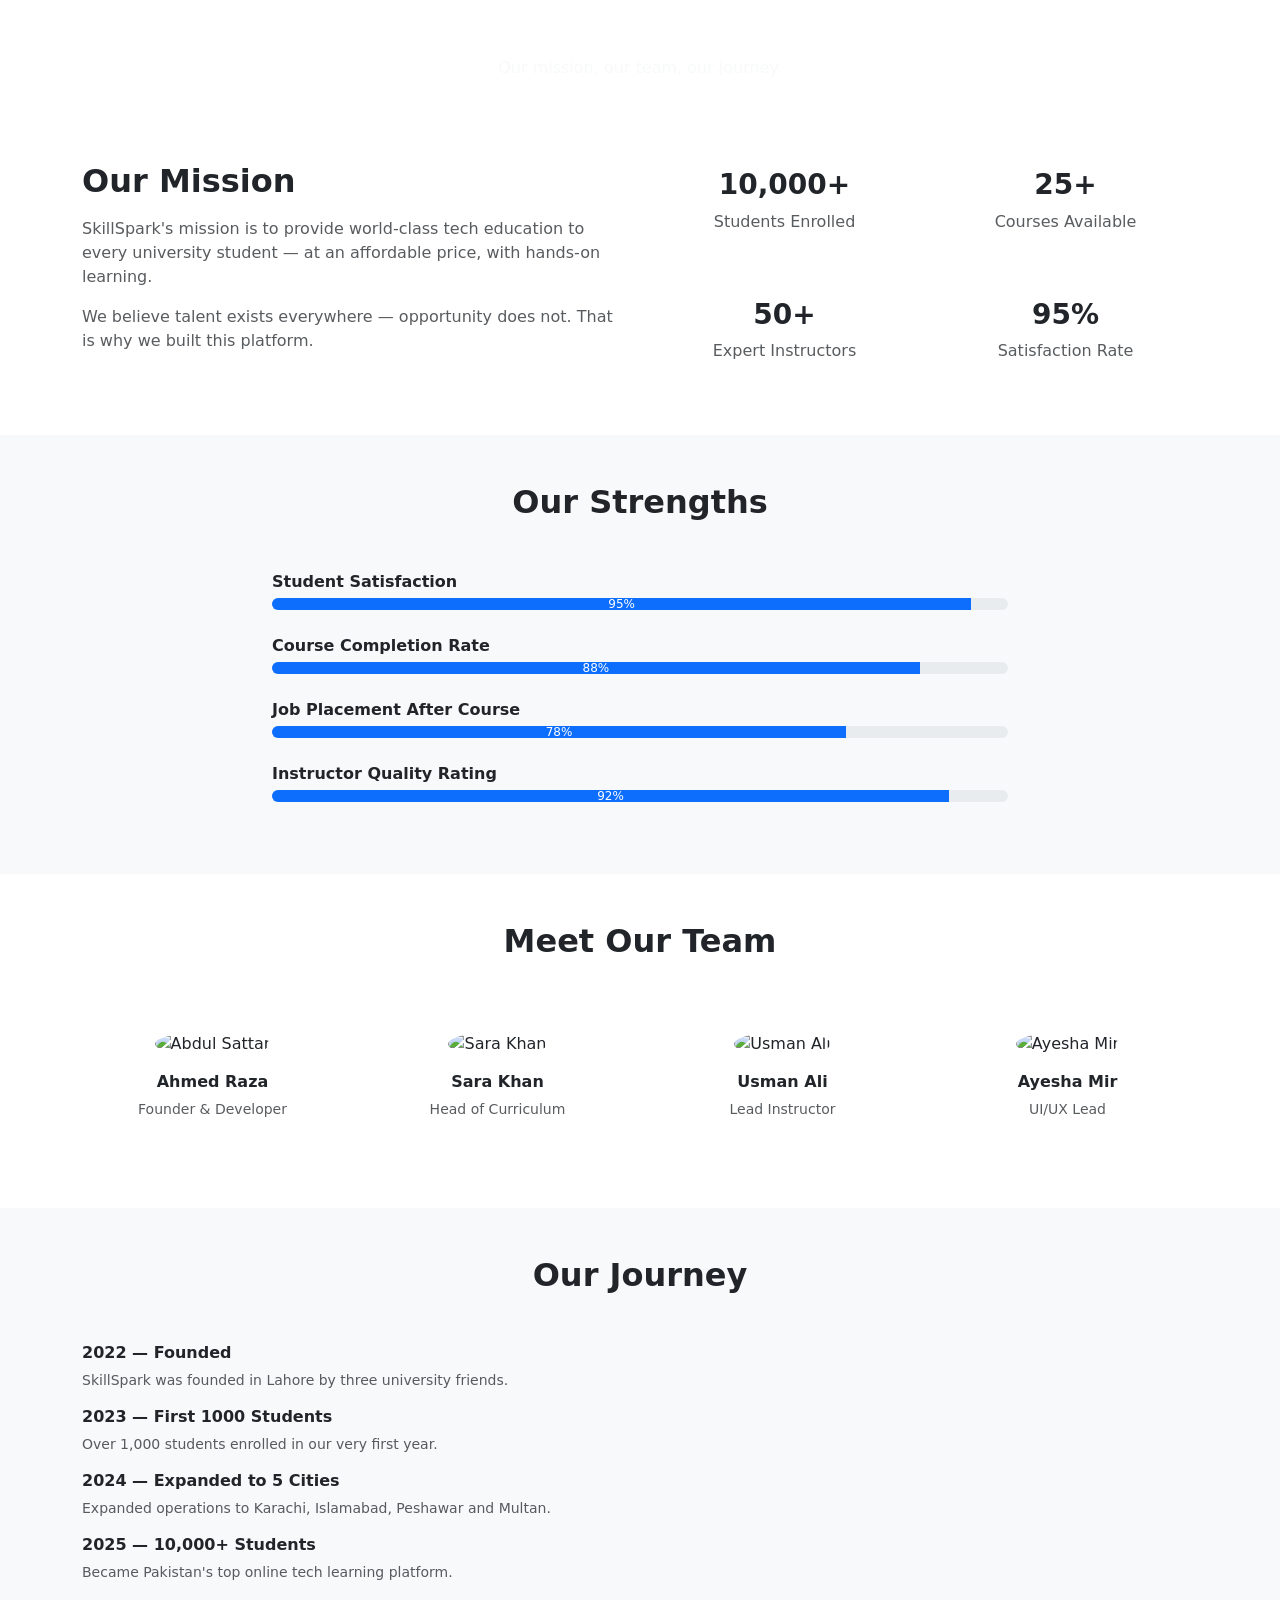
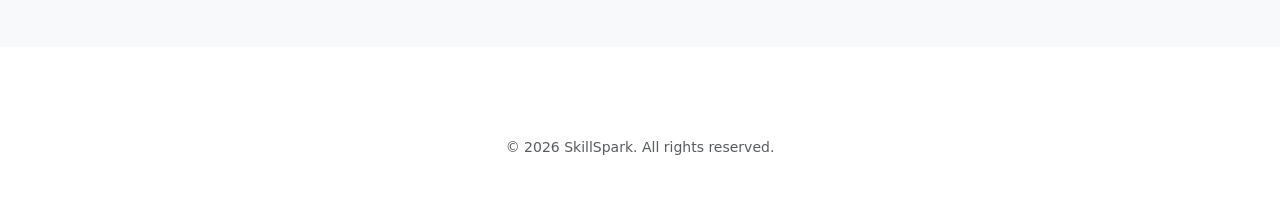
==== about.html @ 86ae90e6 "changes in about page" ====
<!DOCTYPE html>
<html lang="en">
<head>
  <meta charset="UTF-8" />
  <meta name="viewport" content="width=device-width, initial-scale=1.0"/>
  <title>About Us - SkillSpark</title>
  <link href="https://cdn.jsdelivr.net/npm/bootstrap@5.3.0/dist/css/bootstrap.min.css" rel="stylesheet"/>
  <link href="https://cdn.jsdelivr.net/npm/bootstrap-icons@1.10.5/font/bootstrap-icons.css" rel="stylesheet"/>
  <link rel="stylesheet" href="css/style.css"/>
</head>
<body>

  <!-- NAVBAR -->
  <nav class="navbar navbar-expand-lg navbar-dark fixed-top" id="mainNavbar">
    <div class="container">
      <a class="navbar-brand fw-bold fs-4" href="index.html">SkillSpark</a>
      <button class="navbar-toggler" type="button" data-bs-toggle="collapse" data-bs-target="#navMenu">
        <span class="navbar-toggler-icon"></span>
      </button>
      <div class="collapse navbar-collapse" id="navMenu">
        <ul class="navbar-nav ms-auto">
          <li class="nav-item"><a class="nav-link" href="index.html">Home</a></li>
          <li class="nav-item"><a class="nav-link" href="courses.html">Courses</a></li>
          <li class="nav-item"><a class="nav-link active" href="about.html">About</a></li>
          <li class="nav-item"><a class="nav-link" href="register.html">Register</a></li>
          <li class="nav-item"><a class="nav-link" href="contact.html">Contact</a></li>
          <li class="nav-item dropdown">
            <a class="nav-link dropdown-toggle" href="#" data-bs-toggle="dropdown">More</a>
            <ul class="dropdown-menu">
              <li><a class="dropdown-item" href="about.html">Our Team</a></li>
              <li><a class="dropdown-item" href="courses.html">All Courses</a></li>
            </ul>
          </li>
        </ul>
      </div>
    </div>
  </nav>

  <!-- PAGE HEADER -->
  <section class="page-header text-white text-center">
    <div class="container">
      <h1 class="fw-bold">About SkillSpark</h1>
      <p class="mt-2 text-light">Our mission, our team, our journey.</p>
    </div>
  </section>

  <!-- MISSION -->
  <section class="py-5">
    <div class="container">
      <div class="row align-items-center g-4">
        <div class="col-md-6">
          <h2 class="fw-bold mb-3">Our Mission</h2>
          <p class="text-muted">SkillSpark's mission is to provide world-class tech education to every university student — at an affordable price, with hands-on learning.</p>
          <p class="text-muted">We believe talent exists everywhere — opportunity does not. That is why we built this platform.</p>
        </div>
        <div class="col-md-6">
          <div class="row g-3 text-center">
            <div class="col-6">
              <div class="stat-box p-4 rounded">
                <h3 class="fw-bold" style="color: var(--primary);">10,000+</h3>
                <p class="mb-0 text-muted">Students Enrolled</p>
              </div>
            </div>
            <div class="col-6">
              <div class="stat-box p-4 rounded">
                <h3 class="fw-bold" style="color: var(--primary);">25+</h3>
                <p class="mb-0 text-muted">Courses Available</p>
              </div>
            </div>
            <div class="col-6">
              <div class="stat-box p-4 rounded">
                <h3 class="fw-bold" style="color: var(--primary);">50+</h3>
                <p class="mb-0 text-muted">Expert Instructors</p>
              </div>
            </div>
            <div class="col-6">
              <div class="stat-box p-4 rounded">
                <h3 class="fw-bold" style="color: var(--primary);">95%</h3>
                <p class="mb-0 text-muted">Satisfaction Rate</p>
              </div>
            </div>
          </div>
        </div>
      </div>
    </div>
  </section>

  <!-- PROGRESS BARS -->
  <section class="py-5 bg-light">
    <div class="container">
      <h2 class="fw-bold text-center mb-5">Our Strengths</h2>
      <div class="row justify-content-center">
        <div class="col-md-8">
          <p class="fw-semibold mb-1">Student Satisfaction</p>
          <div class="progress mb-4" style="height: 12px;">
            <div class="progress-bar progress-fill" style="width: 95%;">95%</div>
          </div>
          <p class="fw-semibold mb-1">Course Completion Rate</p>
          <div class="progress mb-4" style="height: 12px;">
            <div class="progress-bar progress-fill" style="width: 88%;">88%</div>
          </div>
          <p class="fw-semibold mb-1">Job Placement After Course</p>
          <div class="progress mb-4" style="height: 12px;">
            <div class="progress-bar progress-fill" style="width: 78%;">78%</div>
          </div>
          <p class="fw-semibold mb-1">Instructor Quality Rating</p>
          <div class="progress mb-4" style="height: 12px;">
            <div class="progress-bar progress-fill" style="width: 92%;">92%</div>
          </div>
        </div>
      </div>
    </div>
  </section>

  <!-- TEAM -->
  <section class="py-5">
    <div class="container">
      <h2 class="fw-bold text-center mb-5">Meet Our Team</h2>
      <div class="row g-4">
        <div class="col-sm-6 col-lg-3">
          <div class="team-card text-center p-4">
            <img src="https://ui-avatars.com/api/?name=Abdul+Sattar&background=734B1A&color=fff&size=100" class="rounded-circle mb-3" alt="Abdul Sattar"/>
            <h6 class="fw-bold">Ahmed Raza</h6>
            <p class="text-muted small">Founder & Developer</p>
          </div>
        </div>
        <div class="col-sm-6 col-lg-3">
          <div class="team-card text-center p-4">
            <img src="https://ui-avatars.com/api/?name=Sara+Khan&background=DBB12A&color=150E03&size=100" class="rounded-circle mb-3" alt="Sara Khan"/>
            <h6 class="fw-bold">Sara Khan</h6>
            <p class="text-muted small">Head of Curriculum</p>
          </div>
        </div>
        <div class="col-sm-6 col-lg-3">
          <div class="team-card text-center p-4">
            <img src="https://ui-avatars.com/api/?name=Usman+Ali&background=734B1A&color=fff&size=100" class="rounded-circle mb-3" alt="Usman Ali"/>
            <h6 class="fw-bold">Usman Ali</h6>
            <p class="text-muted small">Lead Instructor</p>
          </div>
        </div>
        <div class="col-sm-6 col-lg-3">
          <div class="team-card text-center p-4">
            <img src="https://ui-avatars.com/api/?name=Ayesha+Mir&background=DBB12A&color=150E03&size=100" class="rounded-circle mb-3" alt="Ayesha Mir"/>
            <h6 class="fw-bold">Ayesha Mir</h6>
            <p class="text-muted small">UI/UX Lead</p>
          </div>
        </div>
      </div>
    </div>
  </section>

  <!-- TIMELINE -->
  <section class="py-5 bg-light">
    <div class="container">
      <h2 class="fw-bold text-center mb-5">Our Journey</h2>
      <div class="timeline">
        <div class="timeline-item">
          <div class="timeline-dot"></div>
          <div class="timeline-content">
            <h6 class="fw-bold">2022 — Founded</h6>
            <p class="text-muted small">SkillSpark was founded in Lahore by three university friends.</p>
          </div>
        </div>
        <div class="timeline-item">
          <div class="timeline-dot"></div>
          <div class="timeline-content">
            <h6 class="fw-bold">2023 — First 1000 Students</h6>
            <p class="text-muted small">Over 1,000 students enrolled in our very first year.</p>
          </div>
        </div>
        <div class="timeline-item">
          <div class="timeline-dot"></div>
          <div class="timeline-content">
            <h6 class="fw-bold">2024 — Expanded to 5 Cities</h6>
            <p class="text-muted small">Expanded operations to Karachi, Islamabad, Peshawar and Multan.</p>
          </div>
        </div>
        <div class="timeline-item">
          <div class="timeline-dot"></div>
          <div class="timeline-content">
            <h6 class="fw-bold">2025 — 10,000+ Students</h6>
            <p class="text-muted small">Became Pakistan's top online tech learning platform.</p>
          </div>
        </div>
      </div>
    </div>
  </section>

  <!-- FOOTER -->
  <footer class="footer-section text-white py-4">
    <div class="container text-center">
      <p class="mb-1">SkillSpark — Learn. Build. Launch.</p>
      <a href="#" class="text-white me-3"><i class="bi bi-facebook fs-5"></i></a>
      <a href="#" class="text-white me-3"><i class="bi bi-instagram fs-5"></i></a>
      <a href="#" class="text-white me-3"><i class="bi bi-linkedin fs-5"></i></a>
      <a href="#" class="text-white"><i class="bi bi-github fs-5"></i></a>
      <p class="mt-2 text-muted small">© 2026 SkillSpark. All rights reserved.</p>
    </div>
  </footer>

  <script src="https://cdn.jsdelivr.net/npm/bootstrap@5.3.0/dist/js/bootstrap.bundle.min.js"></script>
</body>
</html>
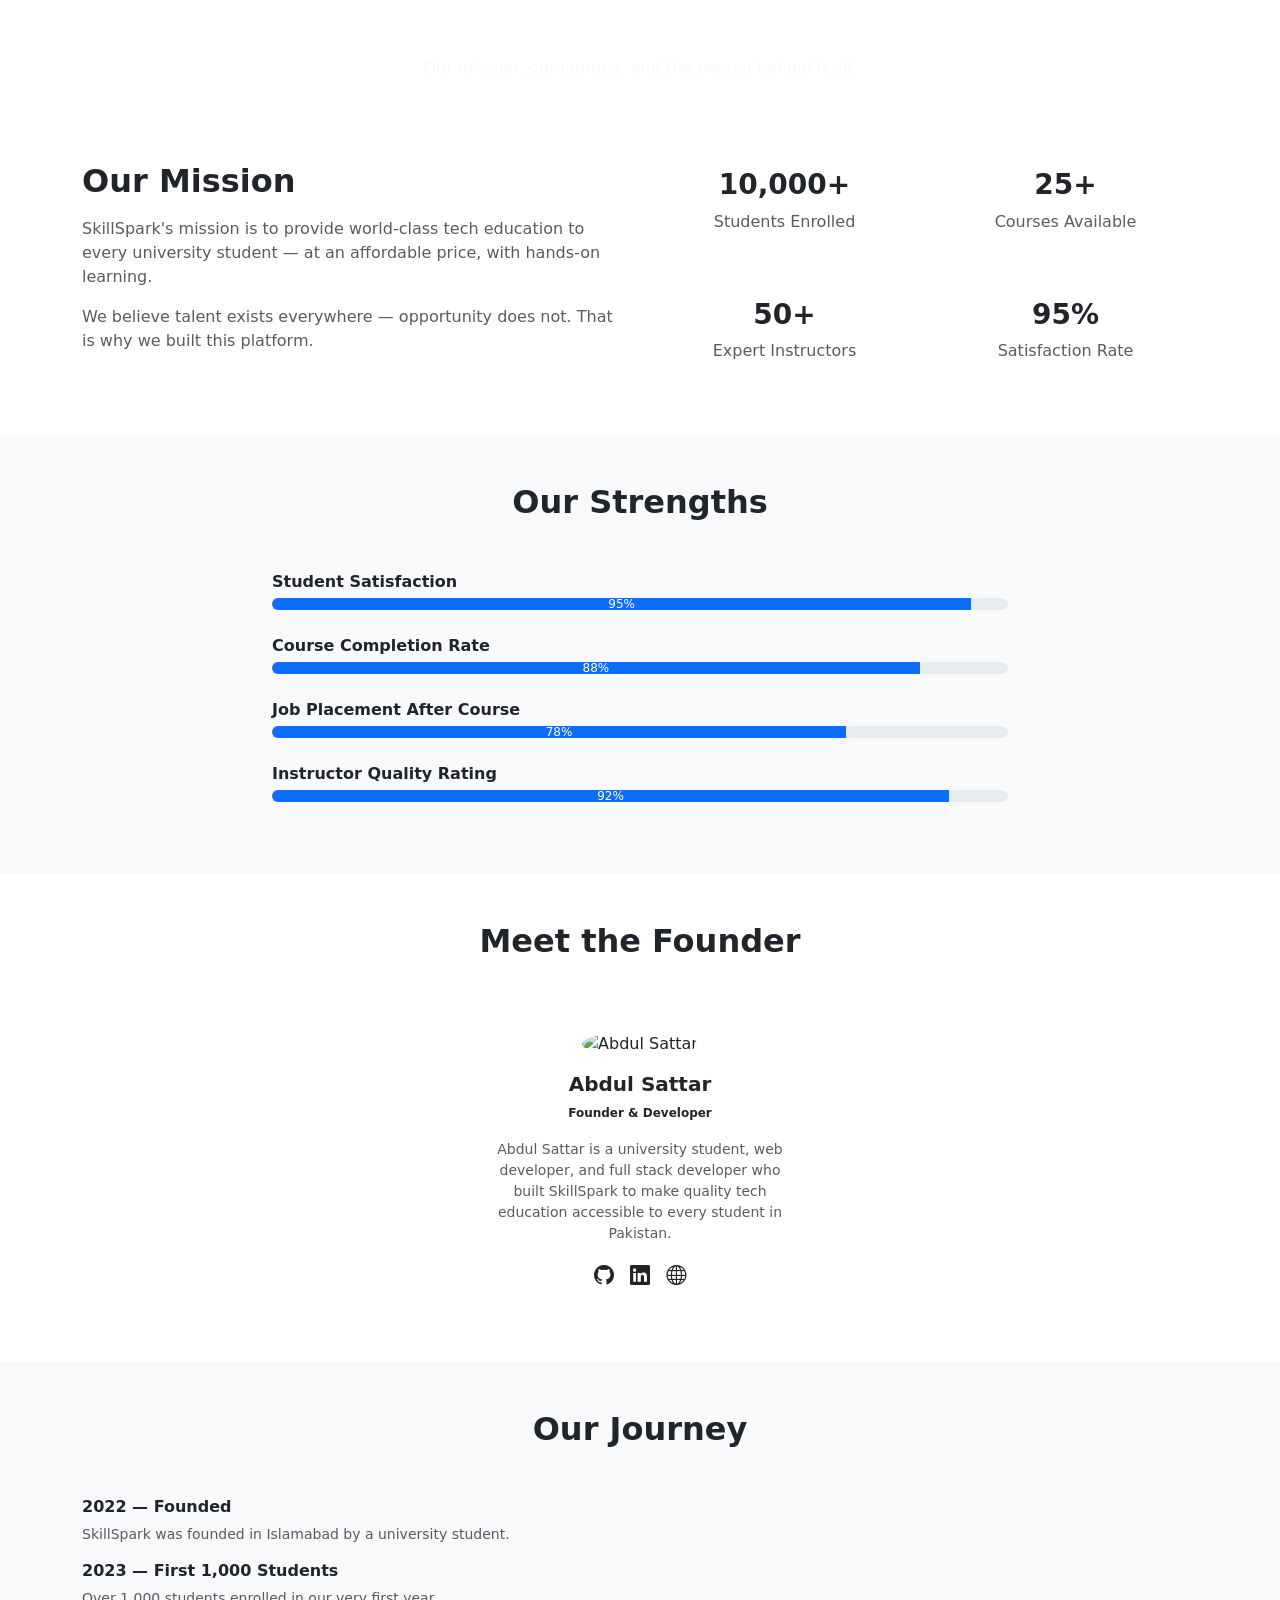
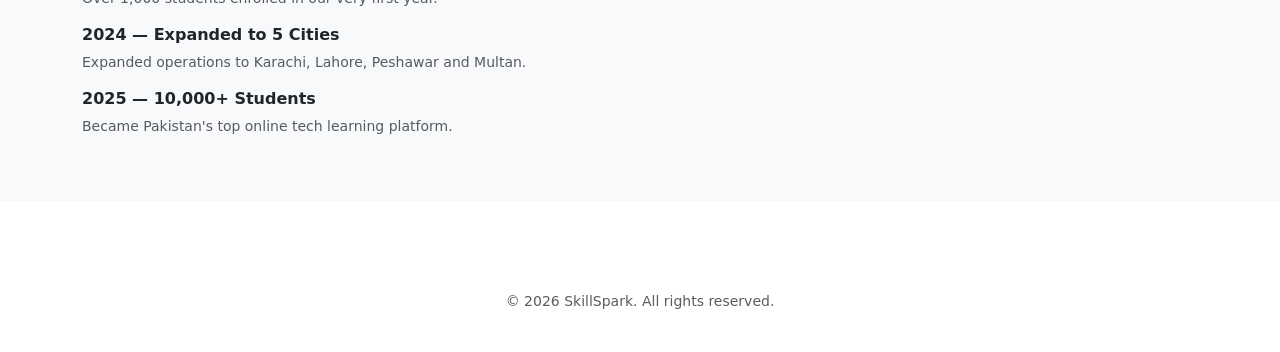
==== commit b2cd8b0c: "Update about page with solo founder Abdul Sattar" ====
--- a/about.html
+++ b/about.html
@@ -40,7 +40,7 @@
   <section class="page-header text-white text-center">
     <div class="container">
       <h1 class="fw-bold">About SkillSpark</h1>
-      <p class="mt-2 text-light">Our mission, our team, our journey.</p>
+      <p class="mt-2 text-light">Our mission, our journey, and the person behind it all.</p>
     </div>
   </section>
 
@@ -112,37 +112,23 @@
     </div>
   </section>
 
-  <!-- TEAM -->
+  <!-- FOUNDER SECTION -->
   <section class="py-5">
     <div class="container">
-      <h2 class="fw-bold text-center mb-5">Meet Our Team</h2>
-      <div class="row g-4">
-        <div class="col-sm-6 col-lg-3">
+      <h2 class="fw-bold text-center mb-5">Meet the Founder</h2>
+      <div class="row justify-content-center">
+        <div class="col-sm-10 col-md-6 col-lg-4">
           <div class="team-card text-center p-4">
-            <img src="https://ui-avatars.com/api/?name=Abdul+Sattar&background=734B1A&color=fff&size=100" class="rounded-circle mb-3" alt="Abdul Sattar"/>
-            <h6 class="fw-bold">Ahmed Raza</h6>
-            <p class="text-muted small">Founder & Developer</p>
-          </div>
-        </div>
-        <div class="col-sm-6 col-lg-3">
-          <div class="team-card text-center p-4">
-            <img src="https://ui-avatars.com/api/?name=Sara+Khan&background=DBB12A&color=150E03&size=100" class="rounded-circle mb-3" alt="Sara Khan"/>
-            <h6 class="fw-bold">Sara Khan</h6>
-            <p class="text-muted small">Head of Curriculum</p>
-          </div>
-        </div>
-        <div class="col-sm-6 col-lg-3">
-          <div class="team-card text-center p-4">
-            <img src="https://ui-avatars.com/api/?name=Usman+Ali&background=734B1A&color=fff&size=100" class="rounded-circle mb-3" alt="Usman Ali"/>
-            <h6 class="fw-bold">Usman Ali</h6>
-            <p class="text-muted small">Lead Instructor</p>
-          </div>
-        </div>
-        <div class="col-sm-6 col-lg-3">
-          <div class="team-card text-center p-4">
-            <img src="https://ui-avatars.com/api/?name=Ayesha+Mir&background=DBB12A&color=150E03&size=100" class="rounded-circle mb-3" alt="Ayesha Mir"/>
-            <h6 class="fw-bold">Ayesha Mir</h6>
-            <p class="text-muted small">UI/UX Lead</p>
+            <img src="https://ui-avatars.com/api/?name=Abdul+Sattar&background=734B1A&color=fff&size=120"
+              class="rounded-circle mb-3" alt="Abdul Sattar"/>
+            <h5 class="fw-bold mb-1">Abdul Sattar</h5>
+            <span class="badge mb-3" style="background-color: var(--primary); color: var(--dark);">Founder & Developer</span>
+            <p class="text-muted small">Abdul Sattar is a university student, web developer, and full stack developer who built SkillSpark to make quality tech education accessible to every student in Pakistan.</p>
+            <div class="d-flex justify-content-center gap-3 mt-3">
+              <a href="#" style="color: var(--secondary);"><i class="bi bi-github fs-5"></i></a>
+              <a href="#" style="color: var(--secondary);"><i class="bi bi-linkedin fs-5"></i></a>
+              <a href="#" style="color: var(--secondary);"><i class="bi bi-globe fs-5"></i></a>
+            </div>
           </div>
         </div>
       </div>
@@ -158,13 +144,13 @@
           <div class="timeline-dot"></div>
           <div class="timeline-content">
             <h6 class="fw-bold">2022 — Founded</h6>
-            <p class="text-muted small">SkillSpark was founded in Lahore by three university friends.</p>
+            <p class="text-muted small">SkillSpark was founded in Islamabad by a university student.</p>
           </div>
         </div>
         <div class="timeline-item">
           <div class="timeline-dot"></div>
           <div class="timeline-content">
-            <h6 class="fw-bold">2023 — First 1000 Students</h6>
+            <h6 class="fw-bold">2023 — First 1,000 Students</h6>
             <p class="text-muted small">Over 1,000 students enrolled in our very first year.</p>
           </div>
         </div>
@@ -172,7 +158,7 @@
           <div class="timeline-dot"></div>
           <div class="timeline-content">
             <h6 class="fw-bold">2024 — Expanded to 5 Cities</h6>
-            <p class="text-muted small">Expanded operations to Karachi, Islamabad, Peshawar and Multan.</p>
+            <p class="text-muted small">Expanded operations to Karachi, Lahore, Peshawar and Multan.</p>
           </div>
         </div>
         <div class="timeline-item">
@@ -200,4 +186,4 @@
 
   <script src="https://cdn.jsdelivr.net/npm/bootstrap@5.3.0/dist/js/bootstrap.bundle.min.js"></script>
 </body>
-</html>+</html>
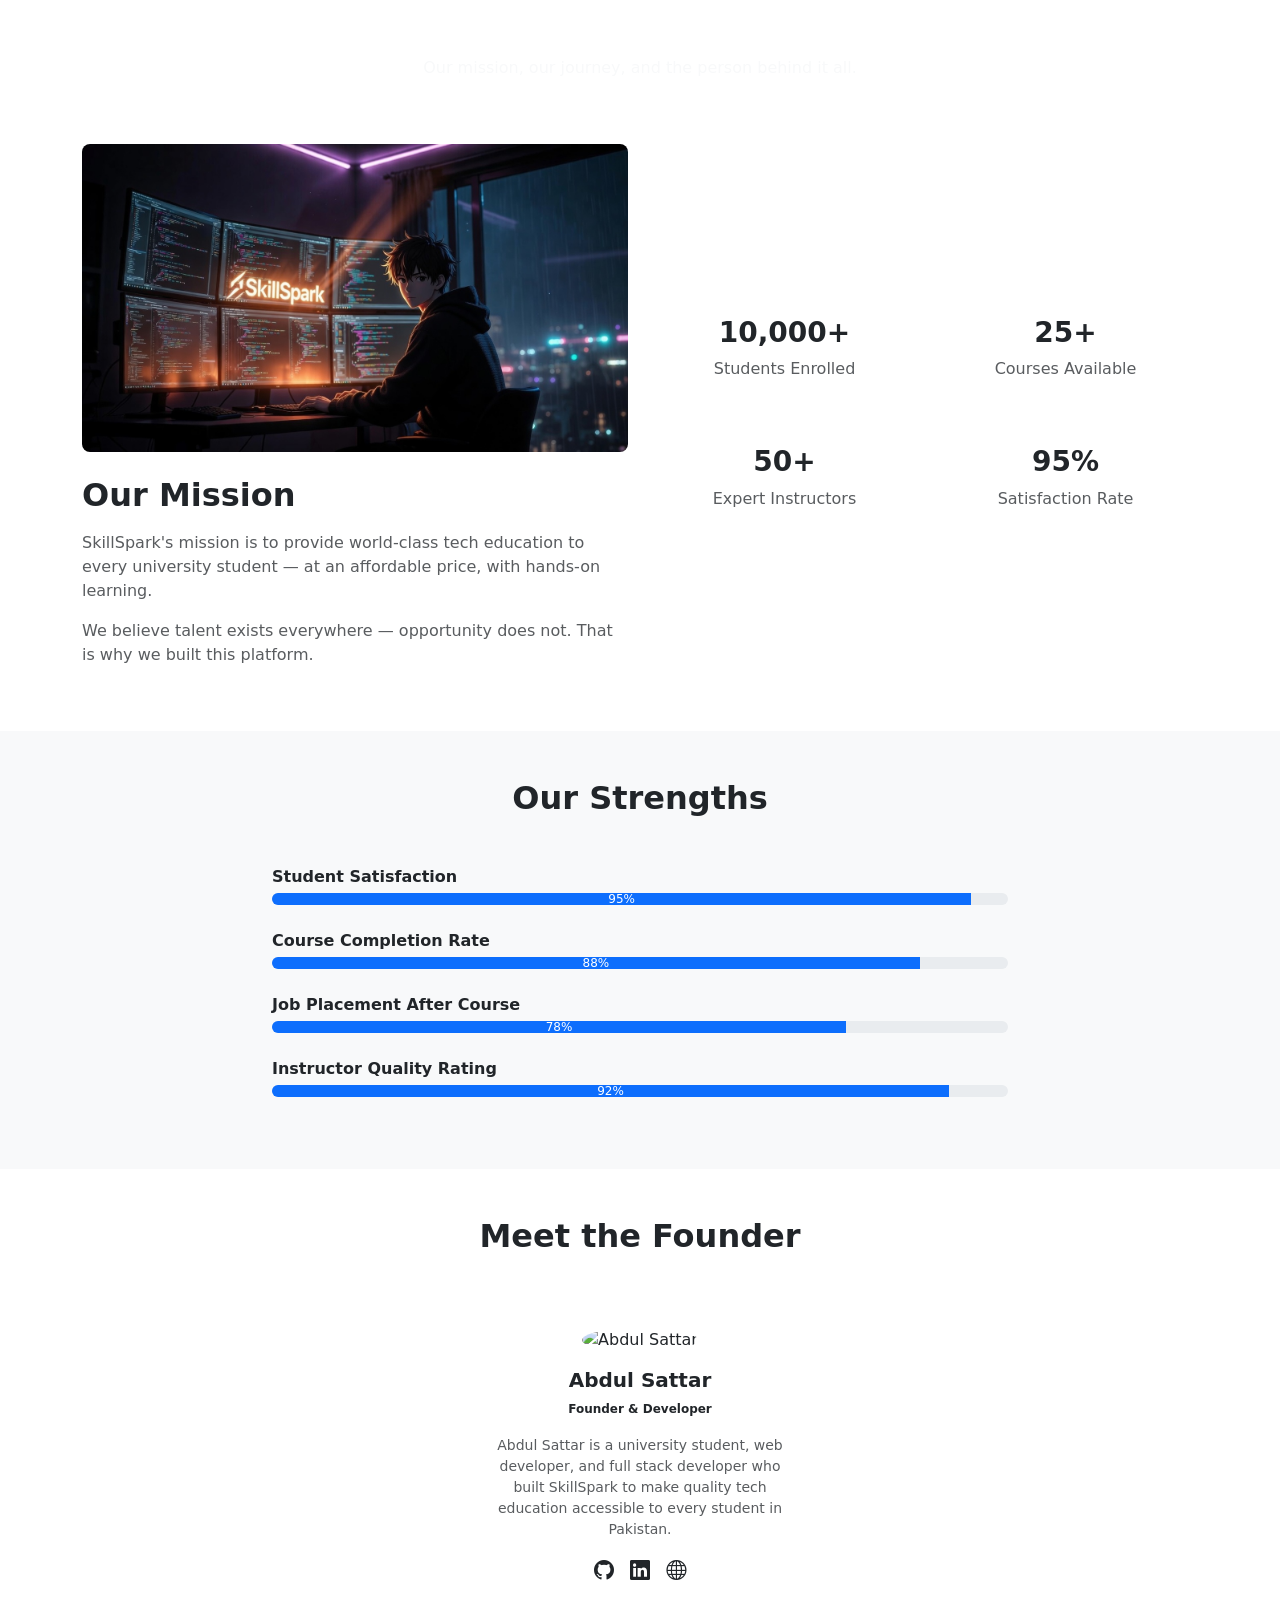
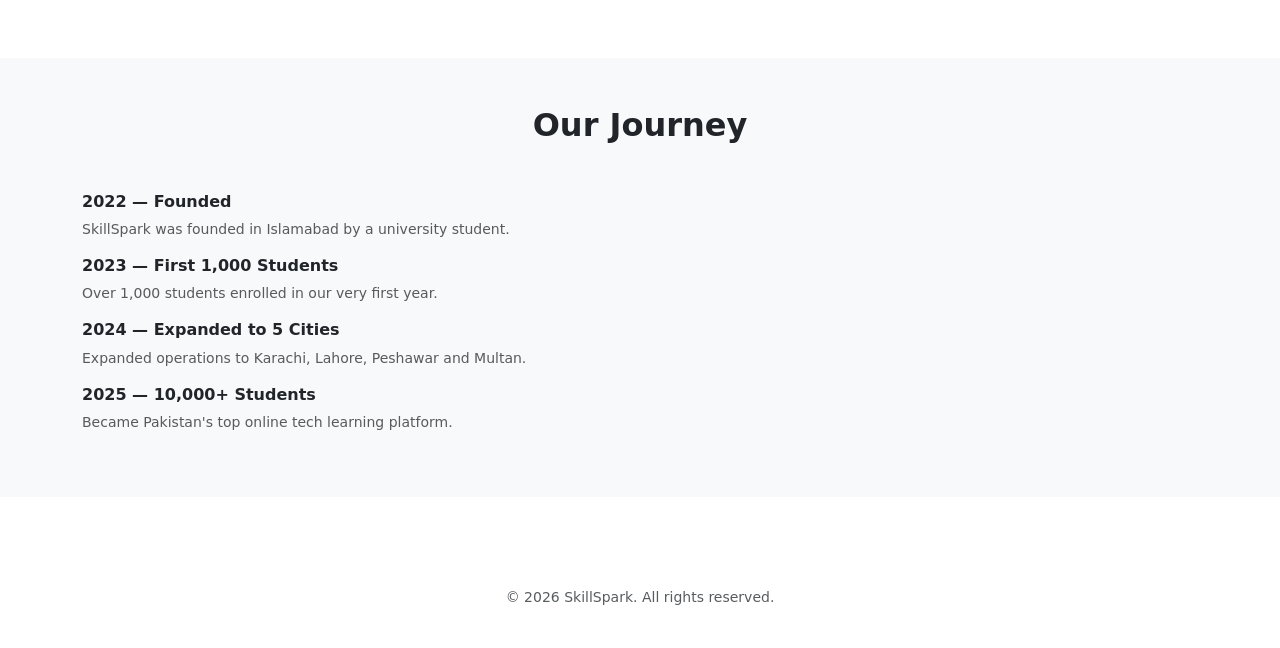
==== commit 6c634e1e: "add images and videos in website" ====
--- a/about.html
+++ b/about.html
@@ -27,7 +27,7 @@
           <li class="nav-item dropdown">
             <a class="nav-link dropdown-toggle" href="#" data-bs-toggle="dropdown">More</a>
             <ul class="dropdown-menu">
-              <li><a class="dropdown-item" href="about.html">Our Team</a></li>
+              <li><a class="dropdown-item" href="developer.html">Meet Developer</a></li>
               <li><a class="dropdown-item" href="courses.html">All Courses</a></li>
             </ul>
           </li>
@@ -49,6 +49,7 @@
     <div class="container">
       <div class="row align-items-center g-4">
         <div class="col-md-6">
+          <img src="assets/images/about.png" class="img-fluid rounded-3 mb-4 w-100" alt="About SkillSpark"/>
           <h2 class="fw-bold mb-3">Our Mission</h2>
           <p class="text-muted">SkillSpark's mission is to provide world-class tech education to every university student — at an affordable price, with hands-on learning.</p>
           <p class="text-muted">We believe talent exists everywhere — opportunity does not. That is why we built this platform.</p>
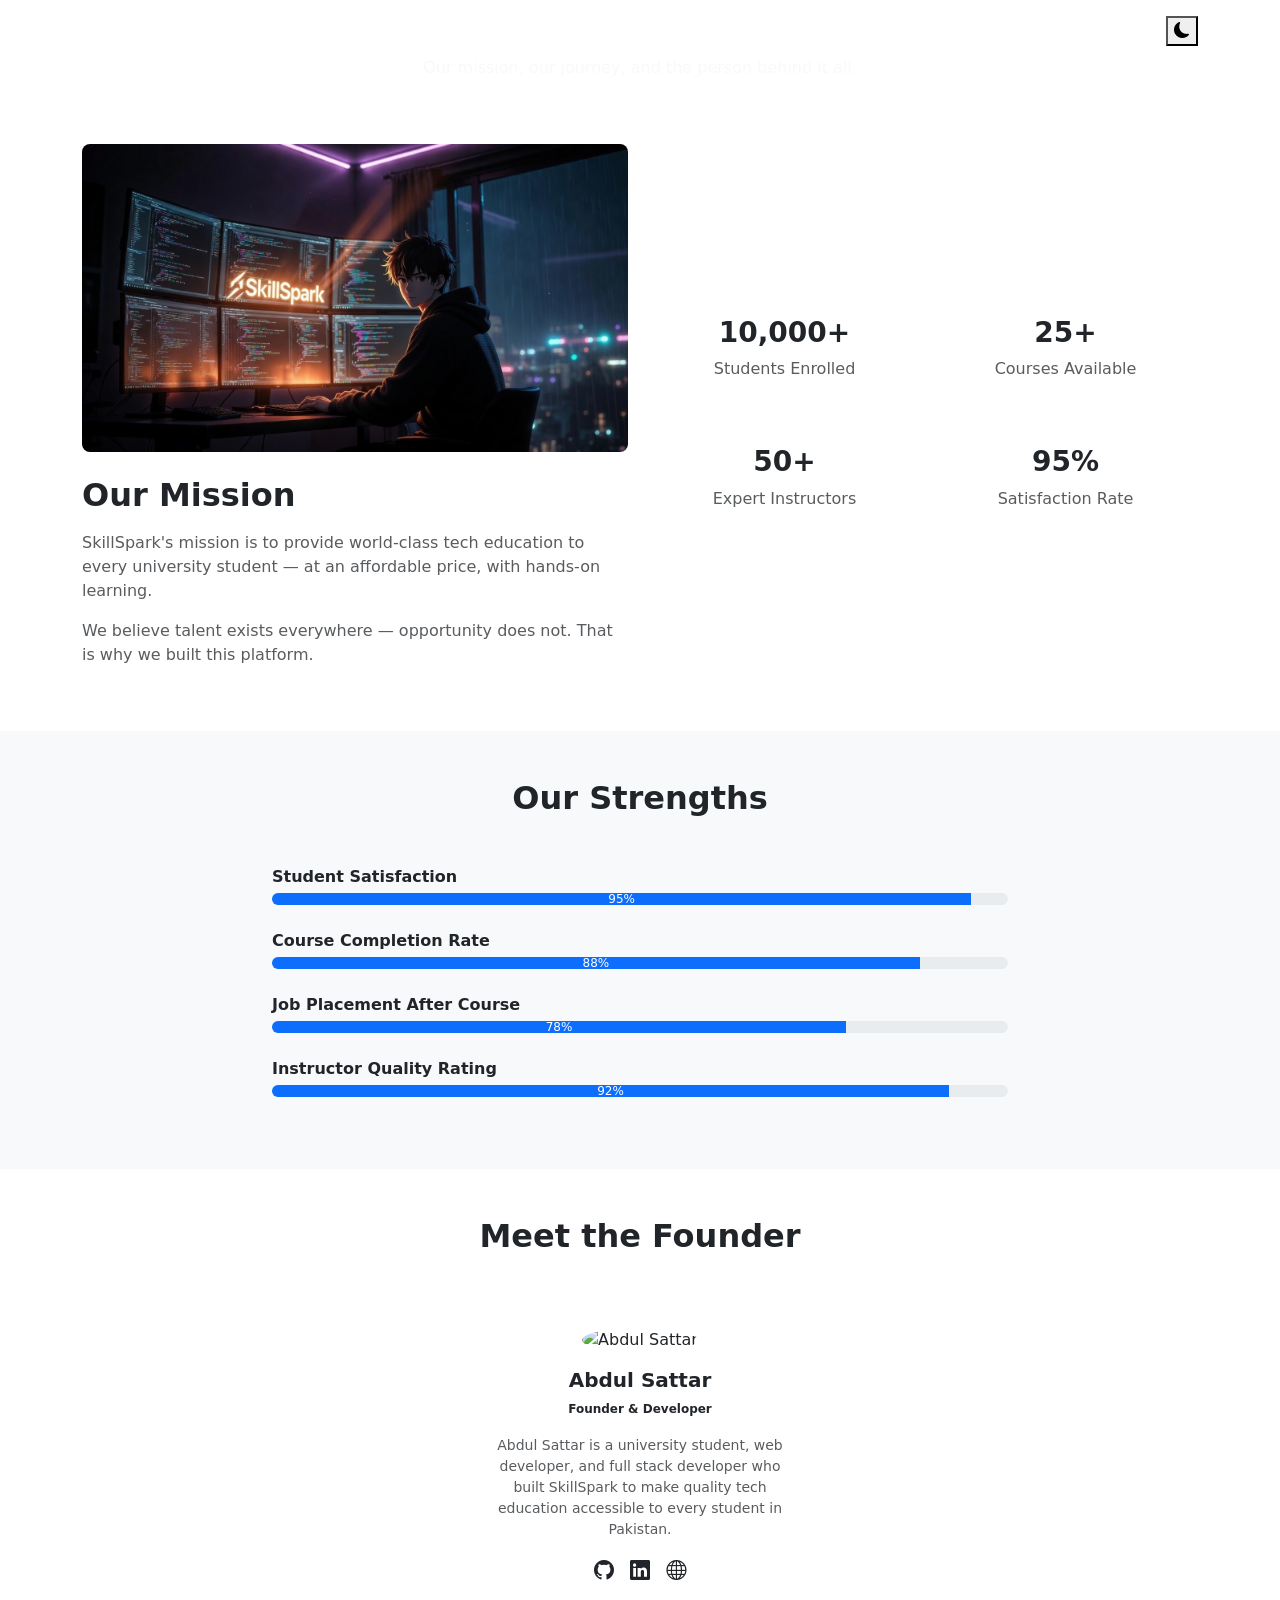
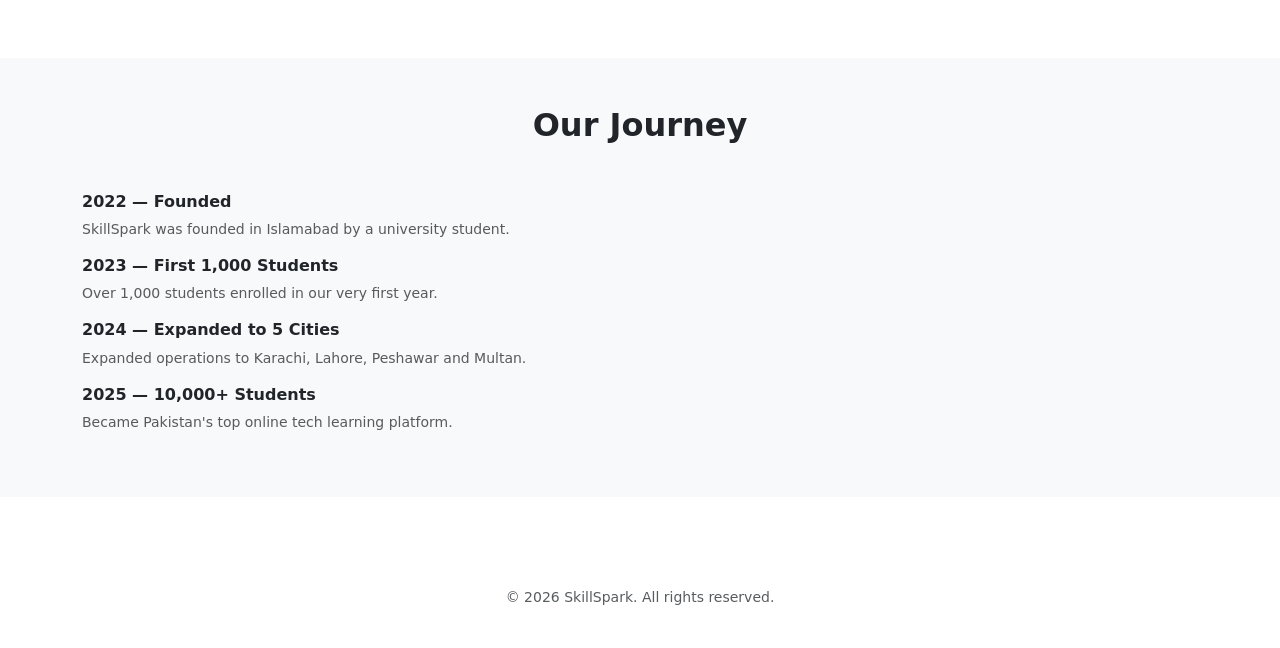
==== commit f3a20684: "Add dark mode toggle with localStorage support" ====
--- a/about.html
+++ b/about.html
@@ -31,7 +31,10 @@
               <li><a class="dropdown-item" href="courses.html">All Courses</a></li>
             </ul>
           </li>
-        </ul>
+       </ul>
+        <button class="dark-toggle ms-3" onclick="toggleDark()" title="Toggle Dark Mode">
+          <i class="bi bi-moon-fill" id="darkIcon"></i>
+        </button>
       </div>
     </div>
   </nav>
@@ -186,5 +189,26 @@
   </footer>
 
   <script src="https://cdn.jsdelivr.net/npm/bootstrap@5.3.0/dist/js/bootstrap.bundle.min.js"></script>
+<script>
+    function toggleDark() {
+      document.body.classList.toggle('dark-mode');
+      const icon = document.getElementById('darkIcon');
+      if (document.body.classList.contains('dark-mode')) {
+        icon.className = 'bi bi-sun-fill';
+        localStorage.setItem('theme', 'dark');
+      } else {
+        icon.className = 'bi bi-moon-fill';
+        localStorage.setItem('theme', 'light');
+      }
+    }
+
+    // Remember theme on page load
+    window.onload = function() {
+      if (localStorage.getItem('theme') === 'dark') {
+        document.body.classList.add('dark-mode');
+        document.getElementById('darkIcon').className = 'bi bi-sun-fill';
+      }
+    };
+  </script>
 </body>
 </html>
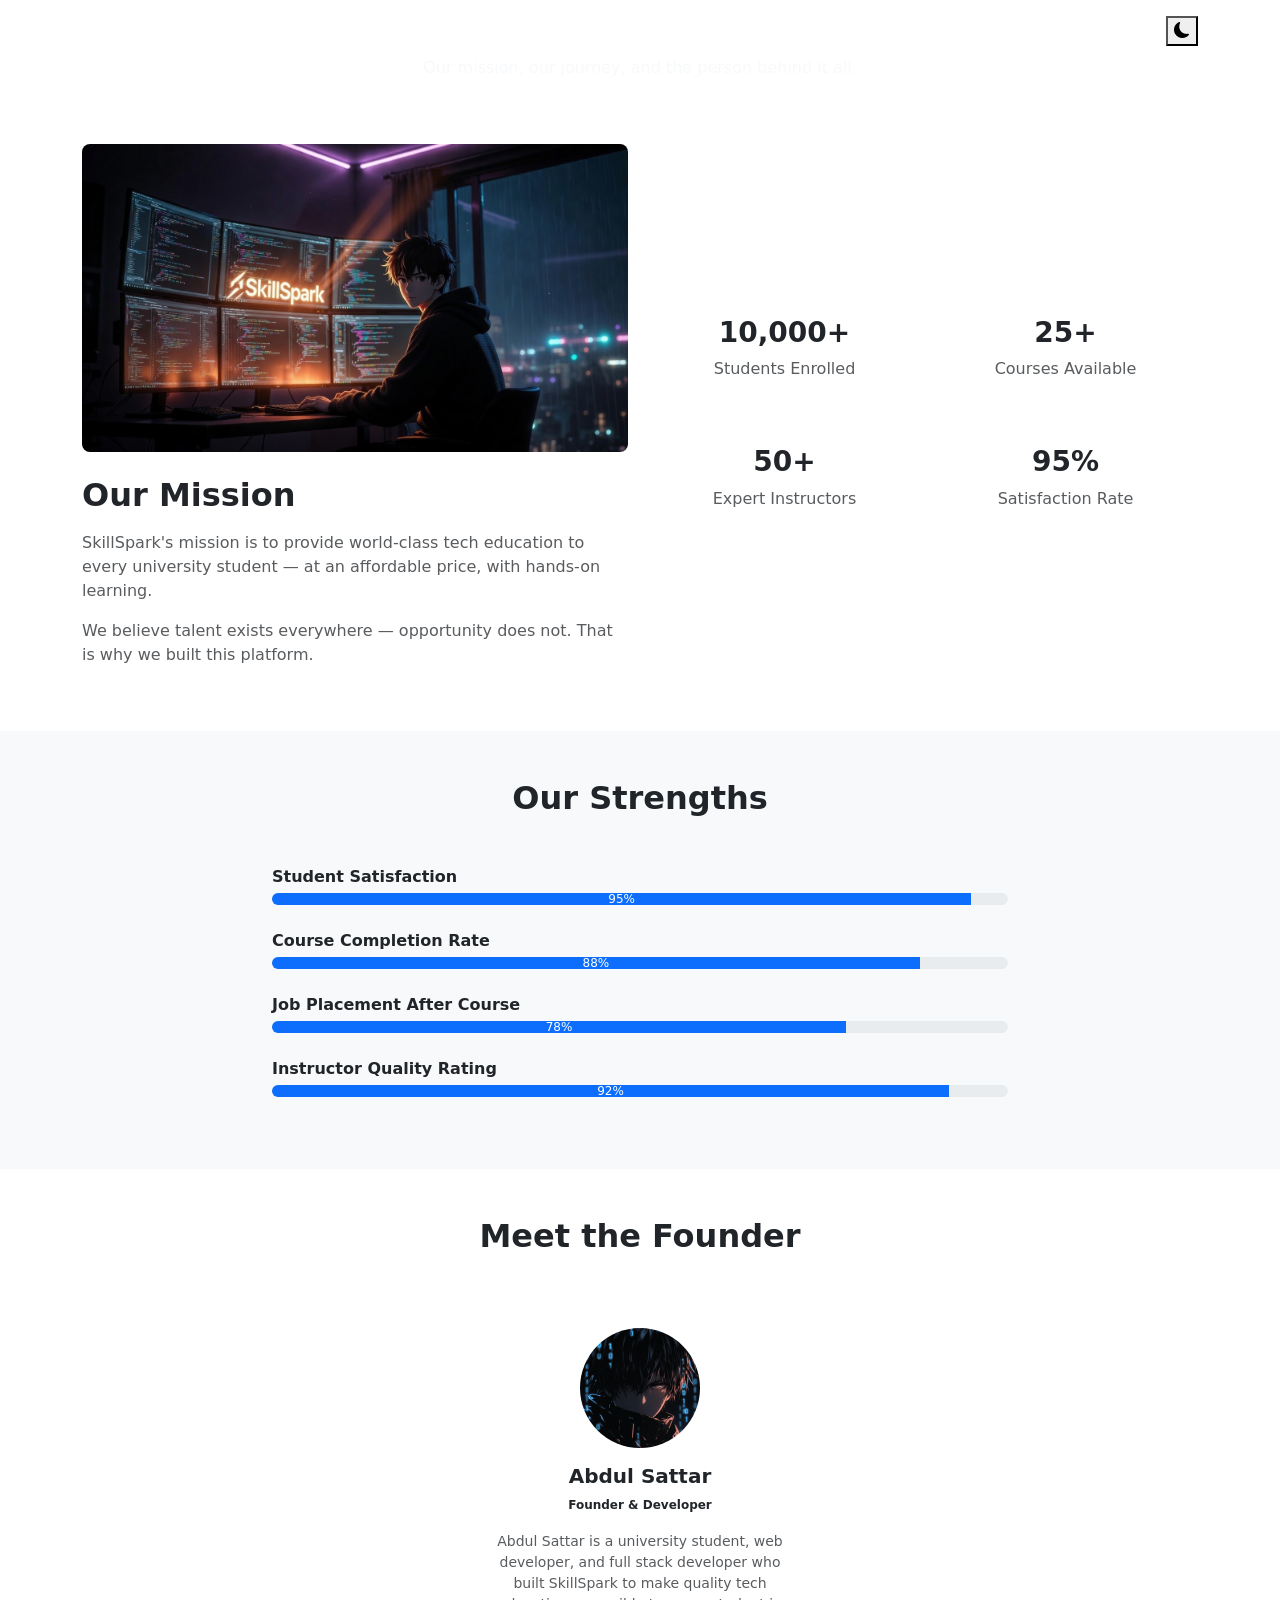
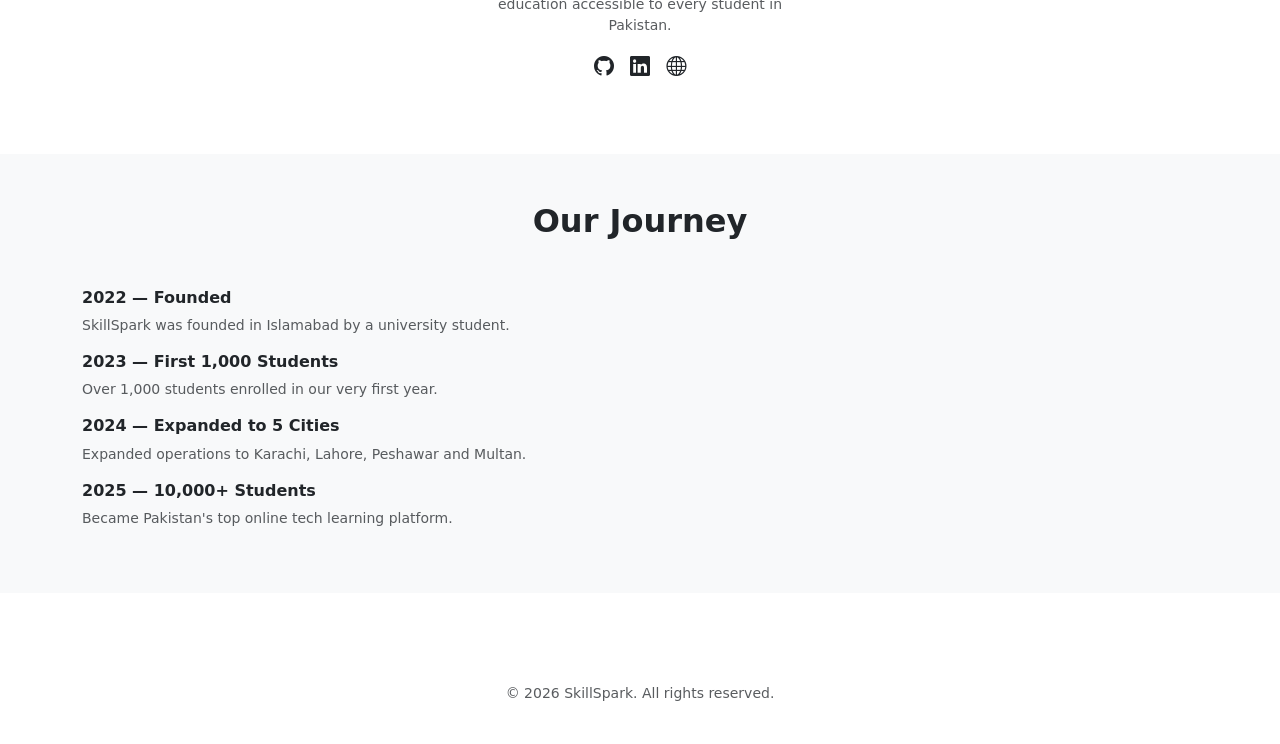
==== commit df015da1: "add image in about page" ====
--- a/about.html
+++ b/about.html
@@ -123,8 +123,7 @@
       <div class="row justify-content-center">
         <div class="col-sm-10 col-md-6 col-lg-4">
           <div class="team-card text-center p-4">
-            <img src="https://ui-avatars.com/api/?name=Abdul+Sattar&background=734B1A&color=fff&size=120"
-              class="rounded-circle mb-3" alt="Abdul Sattar"/>
+            <img src="assets/images/DP.jpg" class="rounded-circle mb-3" style="width:120px; height:120px; object-fit:cover;" alt="Abdul Sattar"/>
             <h5 class="fw-bold mb-1">Abdul Sattar</h5>
             <span class="badge mb-3" style="background-color: var(--primary); color: var(--dark);">Founder & Developer</span>
             <p class="text-muted small">Abdul Sattar is a university student, web developer, and full stack developer who built SkillSpark to make quality tech education accessible to every student in Pakistan.</p>
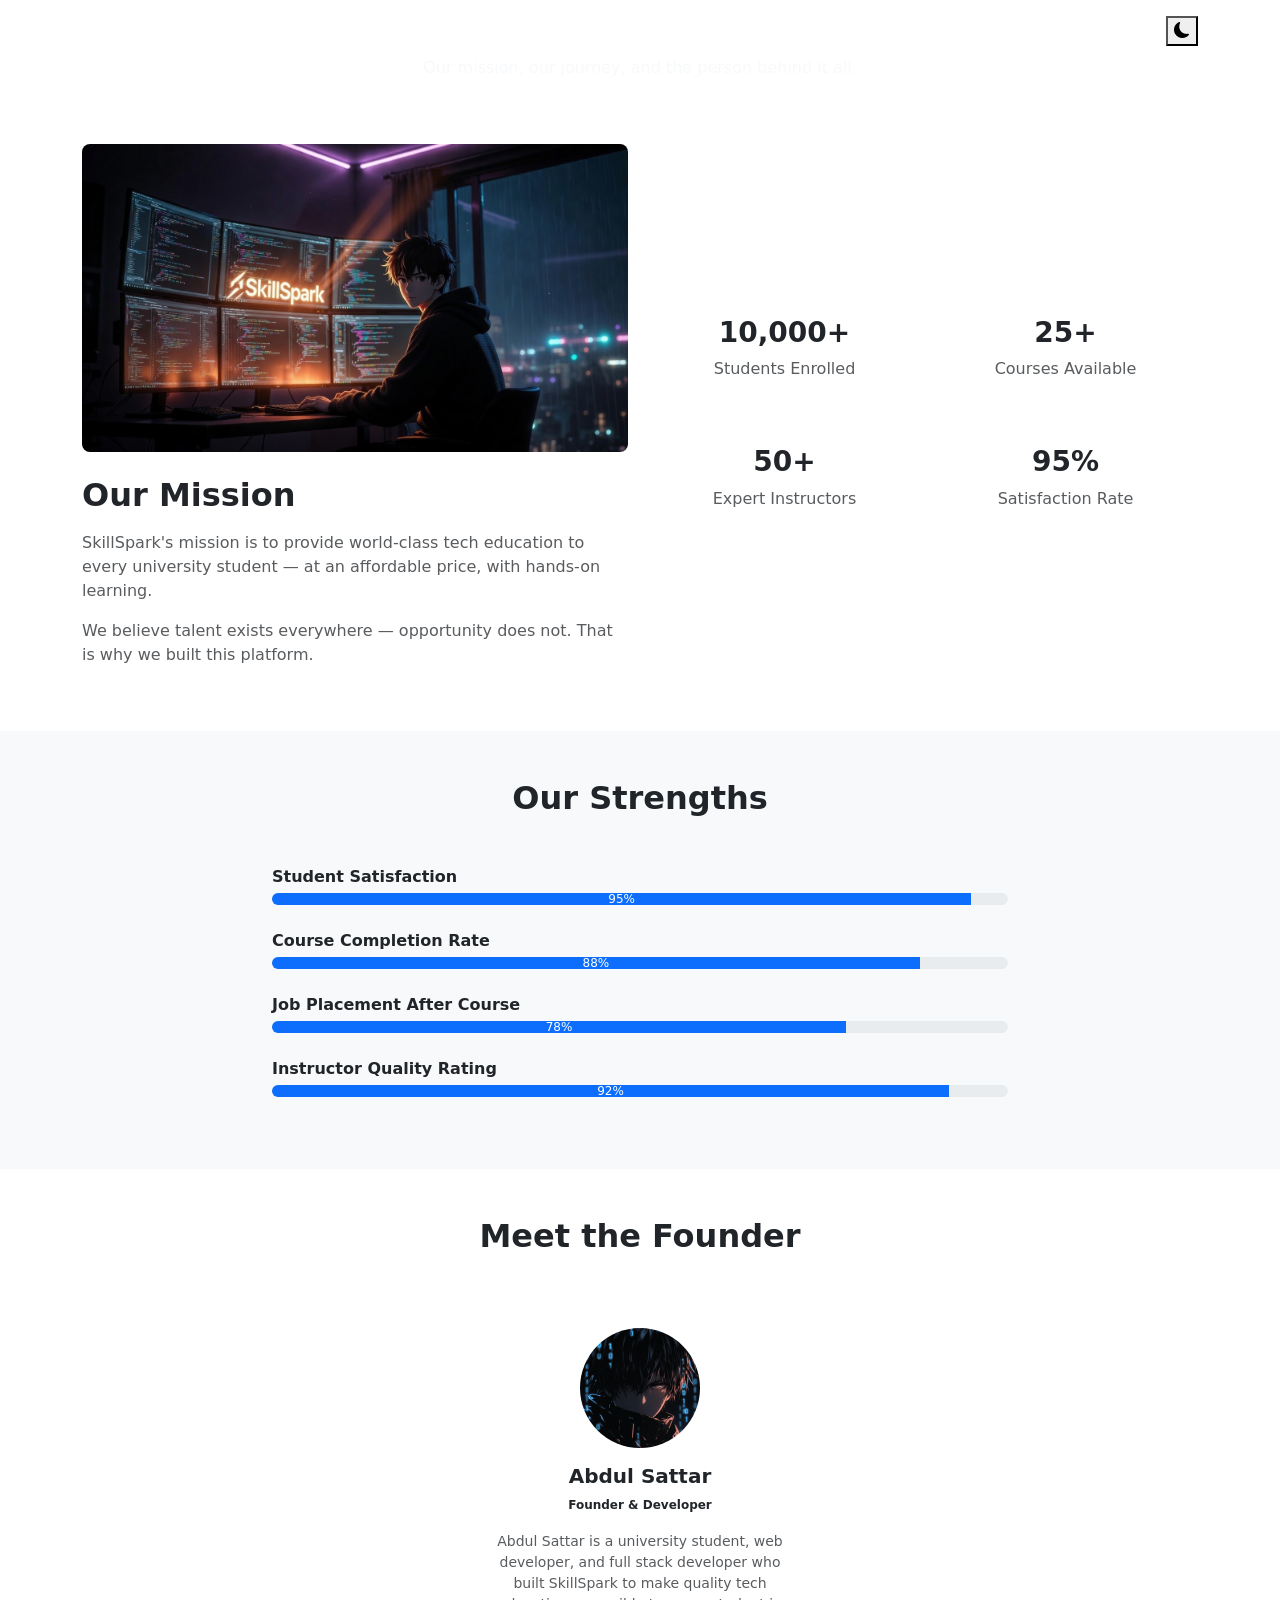
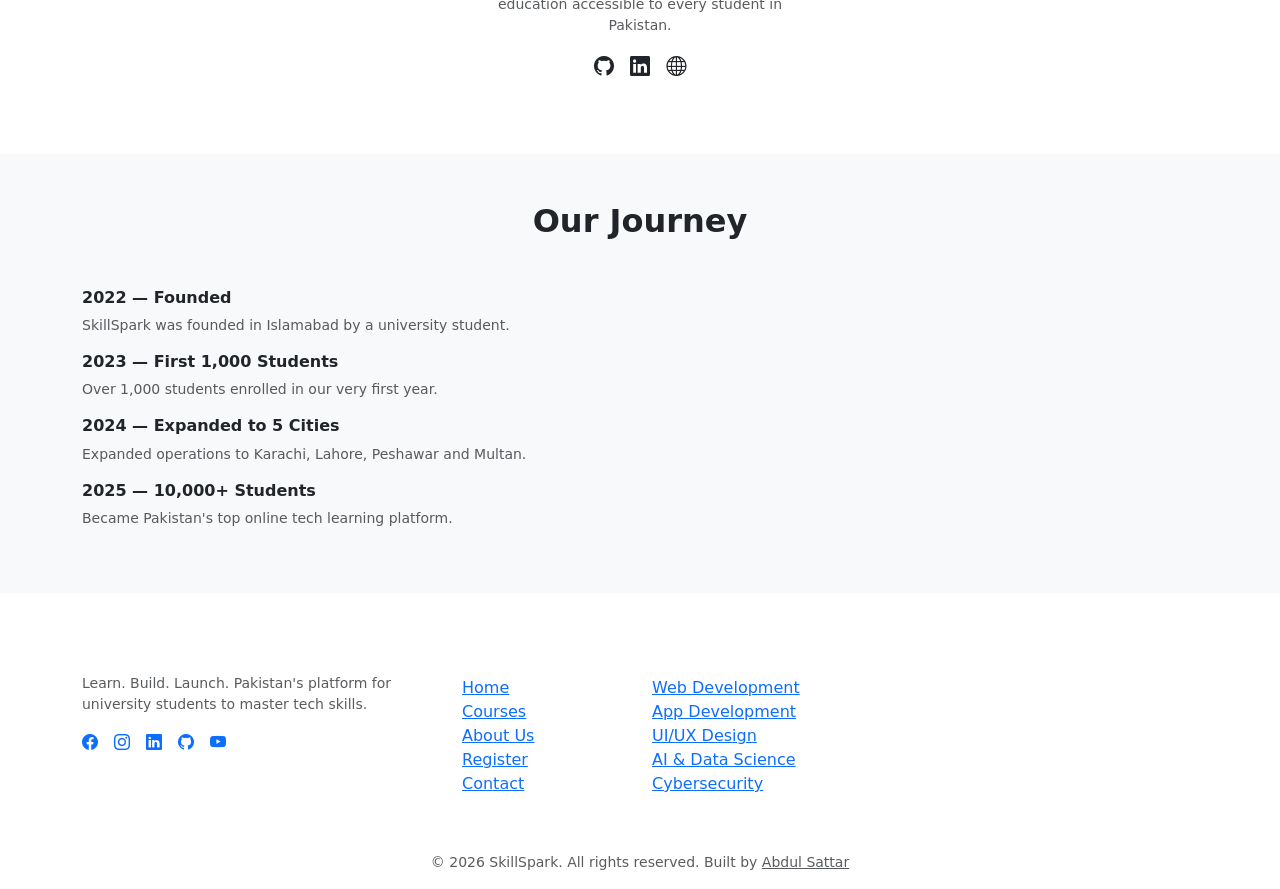
==== commit 96bb9a80: "Upgrade footer with quick links" ====
--- a/about.html
+++ b/about.html
@@ -176,14 +176,64 @@
   </section>
 
   <!-- FOOTER -->
-  <footer class="footer-section text-white py-4">
-    <div class="container text-center">
-      <p class="mb-1">SkillSpark — Learn. Build. Launch.</p>
-      <a href="#" class="text-white me-3"><i class="bi bi-facebook fs-5"></i></a>
-      <a href="#" class="text-white me-3"><i class="bi bi-instagram fs-5"></i></a>
-      <a href="#" class="text-white me-3"><i class="bi bi-linkedin fs-5"></i></a>
-      <a href="#" class="text-white"><i class="bi bi-github fs-5"></i></a>
-      <p class="mt-2 text-muted small">© 2026 SkillSpark. All rights reserved.</p>
+  <footer class="footer-section text-white pt-5 pb-3">
+    <div class="container">
+      <div class="row g-4 mb-4">
+
+        <!-- Brand -->
+        <div class="col-sm-12 col-md-4">
+          <h5 class="fw-bold mb-2" style="color: var(--primary);">SkillSpark</h5>
+          <p class="small text-muted">Learn. Build. Launch. Pakistan's platform for university students to master tech skills.</p>
+          <div class="d-flex gap-3 mt-3">
+            <a href="#" class="footer-social"><i class="bi bi-facebook"></i></a>
+            <a href="#" class="footer-social"><i class="bi bi-instagram"></i></a>
+            <a href="#" class="footer-social"><i class="bi bi-linkedin"></i></a>
+            <a href="#" class="footer-social"><i class="bi bi-github"></i></a>
+            <a href="#" class="footer-social"><i class="bi bi-youtube"></i></a>
+          </div>
+        </div>
+
+        <!-- Quick Links -->
+        <div class="col-sm-6 col-md-2">
+          <h6 class="fw-bold mb-3" style="color: var(--primary);">Quick Links</h6>
+          <ul class="list-unstyled footer-links">
+            <li><a href="index.html">Home</a></li>
+            <li><a href="courses.html">Courses</a></li>
+            <li><a href="about.html">About Us</a></li>
+            <li><a href="register.html">Register</a></li>
+            <li><a href="contact.html">Contact</a></li>
+          </ul>
+        </div>
+
+        <!-- Courses -->
+        <div class="col-sm-6 col-md-3">
+          <h6 class="fw-bold mb-3" style="color: var(--primary);">Our Courses</h6>
+          <ul class="list-unstyled footer-links">
+            <li><a href="courses.html">Web Development</a></li>
+            <li><a href="courses.html">App Development</a></li>
+            <li><a href="courses.html">UI/UX Design</a></li>
+            <li><a href="courses.html">AI & Data Science</a></li>
+            <li><a href="courses.html">Cybersecurity</a></li>
+          </ul>
+        </div>
+
+        <!-- Contact Info -->
+        <div class="col-sm-12 col-md-3">
+          <h6 class="fw-bold mb-3" style="color: var(--primary);">Contact</h6>
+          <ul class="list-unstyled footer-links">
+            <li><i class="bi bi-geo-alt me-2"></i>Lahore, Pakistan</li>
+            <li><i class="bi bi-envelope me-2"></i>info@skillspark.pk</li>
+            <li><i class="bi bi-telephone me-2"></i>+92 300 1234567</li>
+          </ul>
+        </div>
+
+      </div>
+
+      <!-- Bottom Bar -->
+      <div class="footer-bottom text-center pt-3">
+        <p class="small text-muted mb-0">© 2026 SkillSpark. All rights reserved. Built by <a href="developer.html" style="color: var(--primary);">Abdul Sattar</a></p>
+      </div>
+
     </div>
   </footer>
 
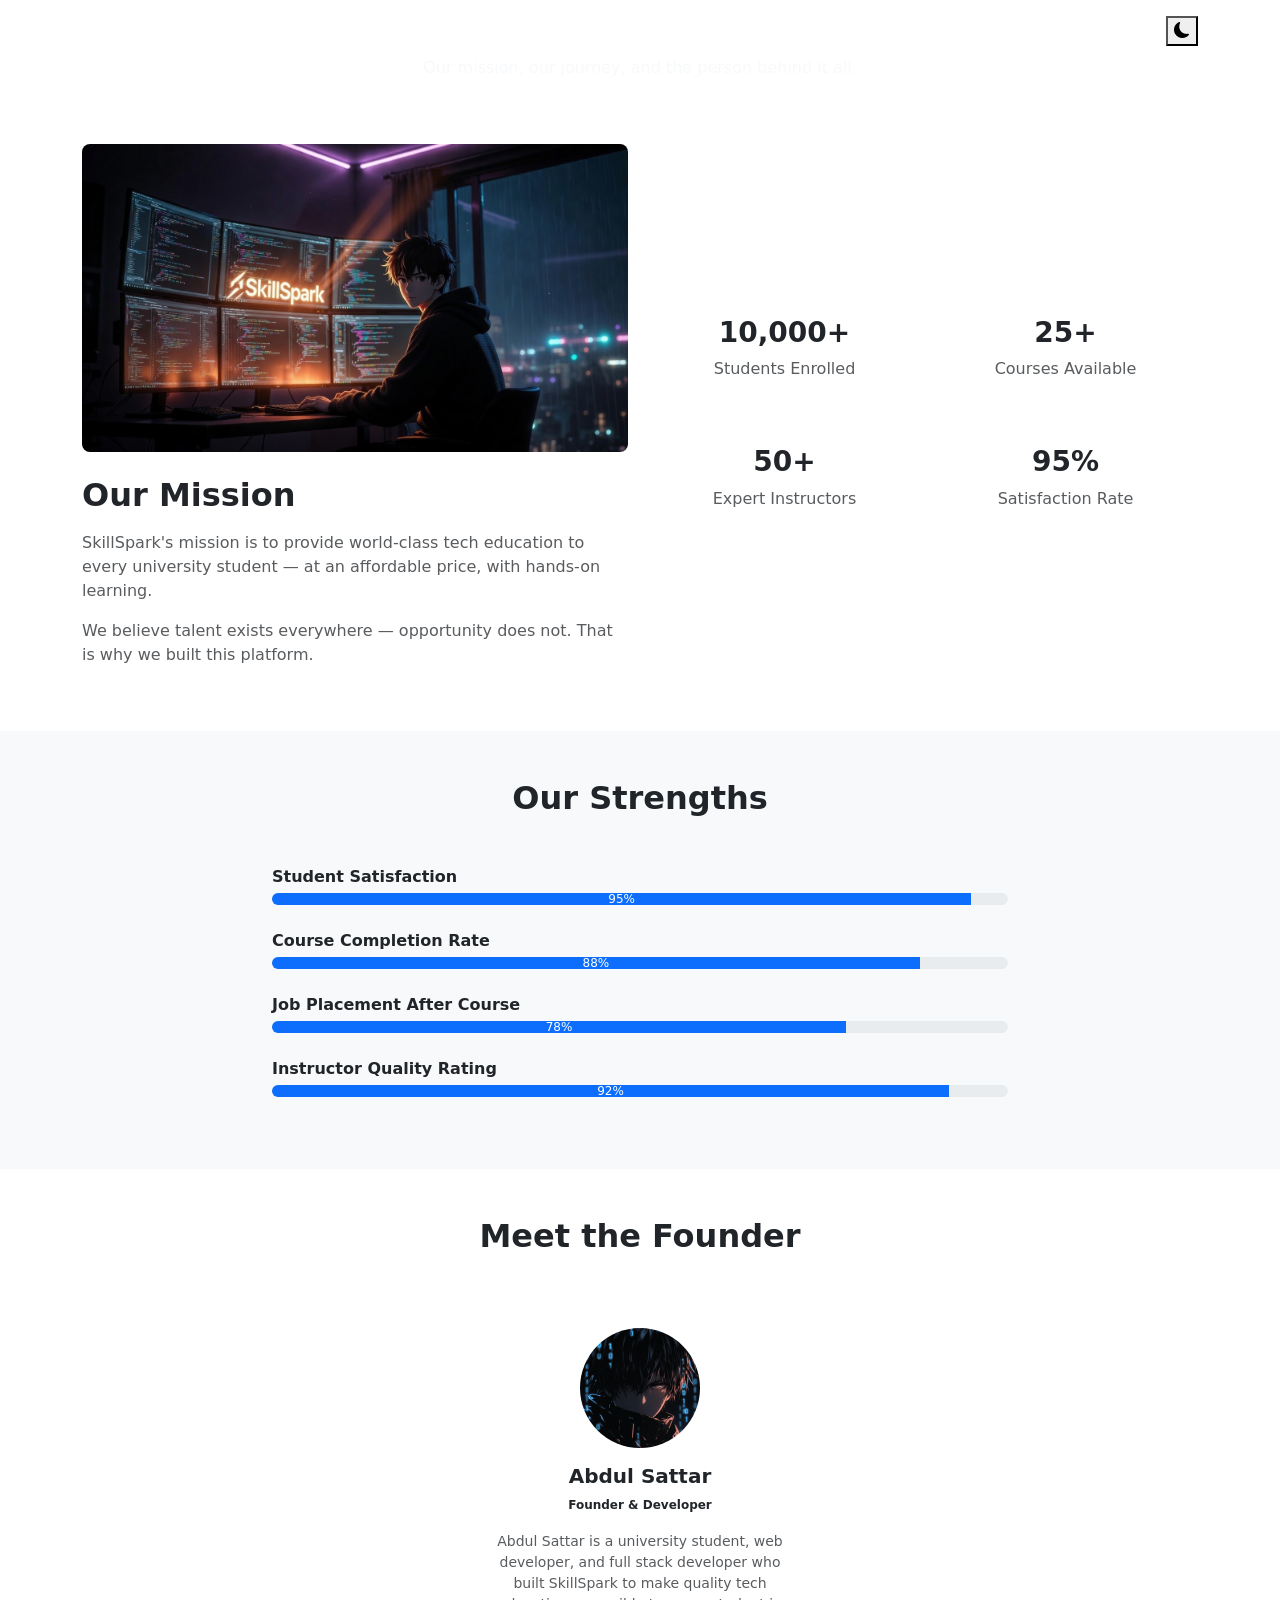
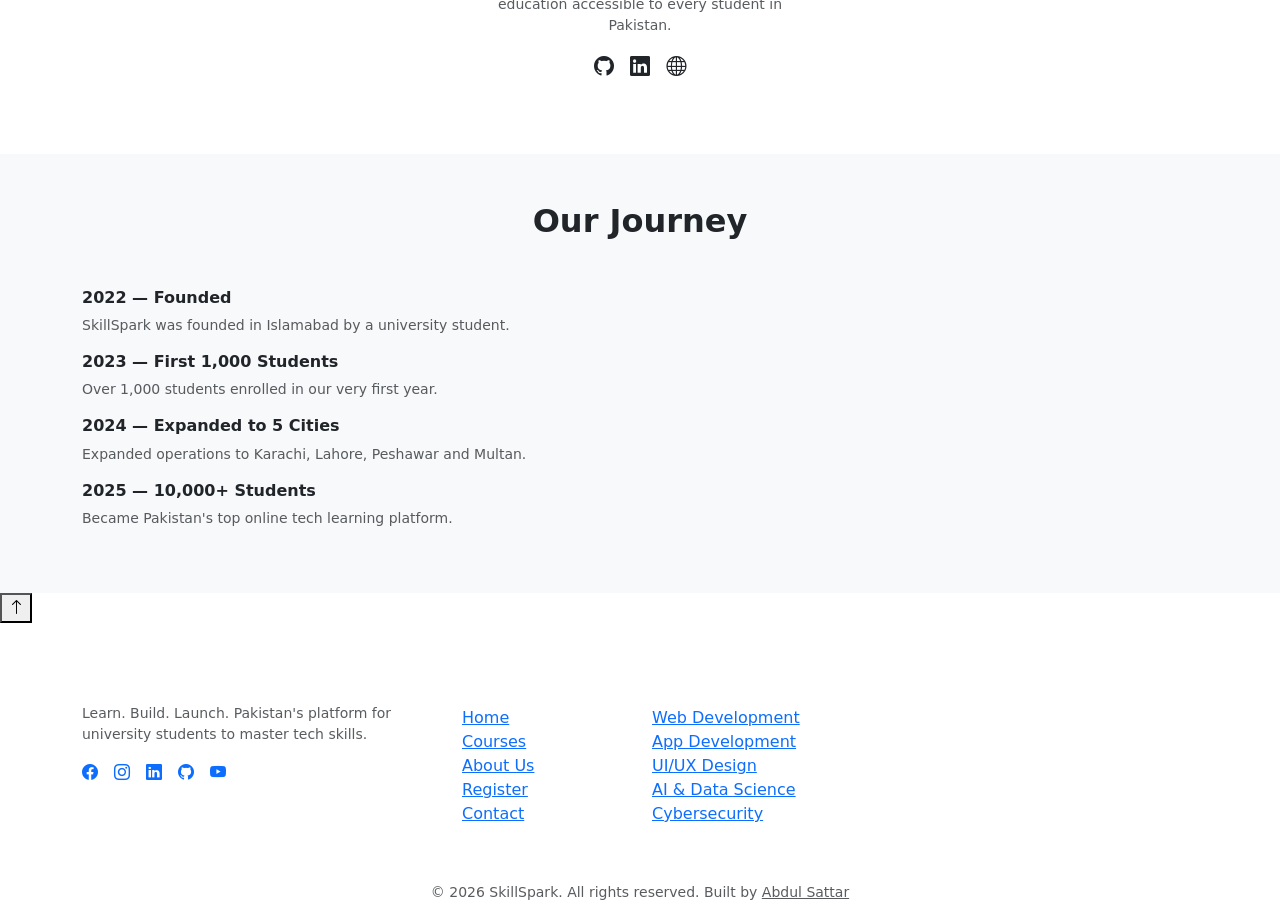
==== commit d1d51d7e: "Add scroll to top button and AOS animations" ====
--- a/about.html
+++ b/about.html
@@ -7,6 +7,7 @@
   <link href="https://cdn.jsdelivr.net/npm/bootstrap@5.3.0/dist/css/bootstrap.min.css" rel="stylesheet"/>
   <link href="https://cdn.jsdelivr.net/npm/bootstrap-icons@1.10.5/font/bootstrap-icons.css" rel="stylesheet"/>
   <link rel="stylesheet" href="css/style.css"/>
+<link rel="stylesheet" href="https://cdn.jsdelivr.net/npm/aos@2.3.4/dist/aos.css"/>
 </head>
 <body>
 
@@ -175,6 +176,11 @@
     </div>
   </section>
 
+  <!-- SCROLL TO TOP -->
+  <button id="scrollTopBtn" onclick="scrollToTop()" title="Go to top">
+    <i class="bi bi-arrow-up"></i>
+  </button>
+
   <!-- FOOTER -->
   <footer class="footer-section text-white pt-5 pb-3">
     <div class="container">
@@ -238,6 +244,7 @@
   </footer>
 
   <script src="https://cdn.jsdelivr.net/npm/bootstrap@5.3.0/dist/js/bootstrap.bundle.min.js"></script>
+  <script src="https://cdn.jsdelivr.net/npm/aos@2.3.4/dist/aos.js"></script>
 <script>
     function toggleDark() {
       document.body.classList.toggle('dark-mode');
@@ -258,6 +265,24 @@
         document.getElementById('darkIcon').className = 'bi bi-sun-fill';
       }
     };
+
+    // AOS Animation init
+    AOS.init({ duration: 700, once: true });
+
+    // Scroll to top
+    function scrollToTop() {
+      window.scrollTo({ top: 0, behavior: 'smooth' });
+    }
+
+    // Show/hide scroll button
+    window.addEventListener('scroll', function() {
+      const btn = document.getElementById('scrollTopBtn');
+      if (window.scrollY > 300) {
+        btn.classList.add('show');
+      } else {
+        btn.classList.remove('show');
+      }
+    });
   </script>
 </body>
 </html>
